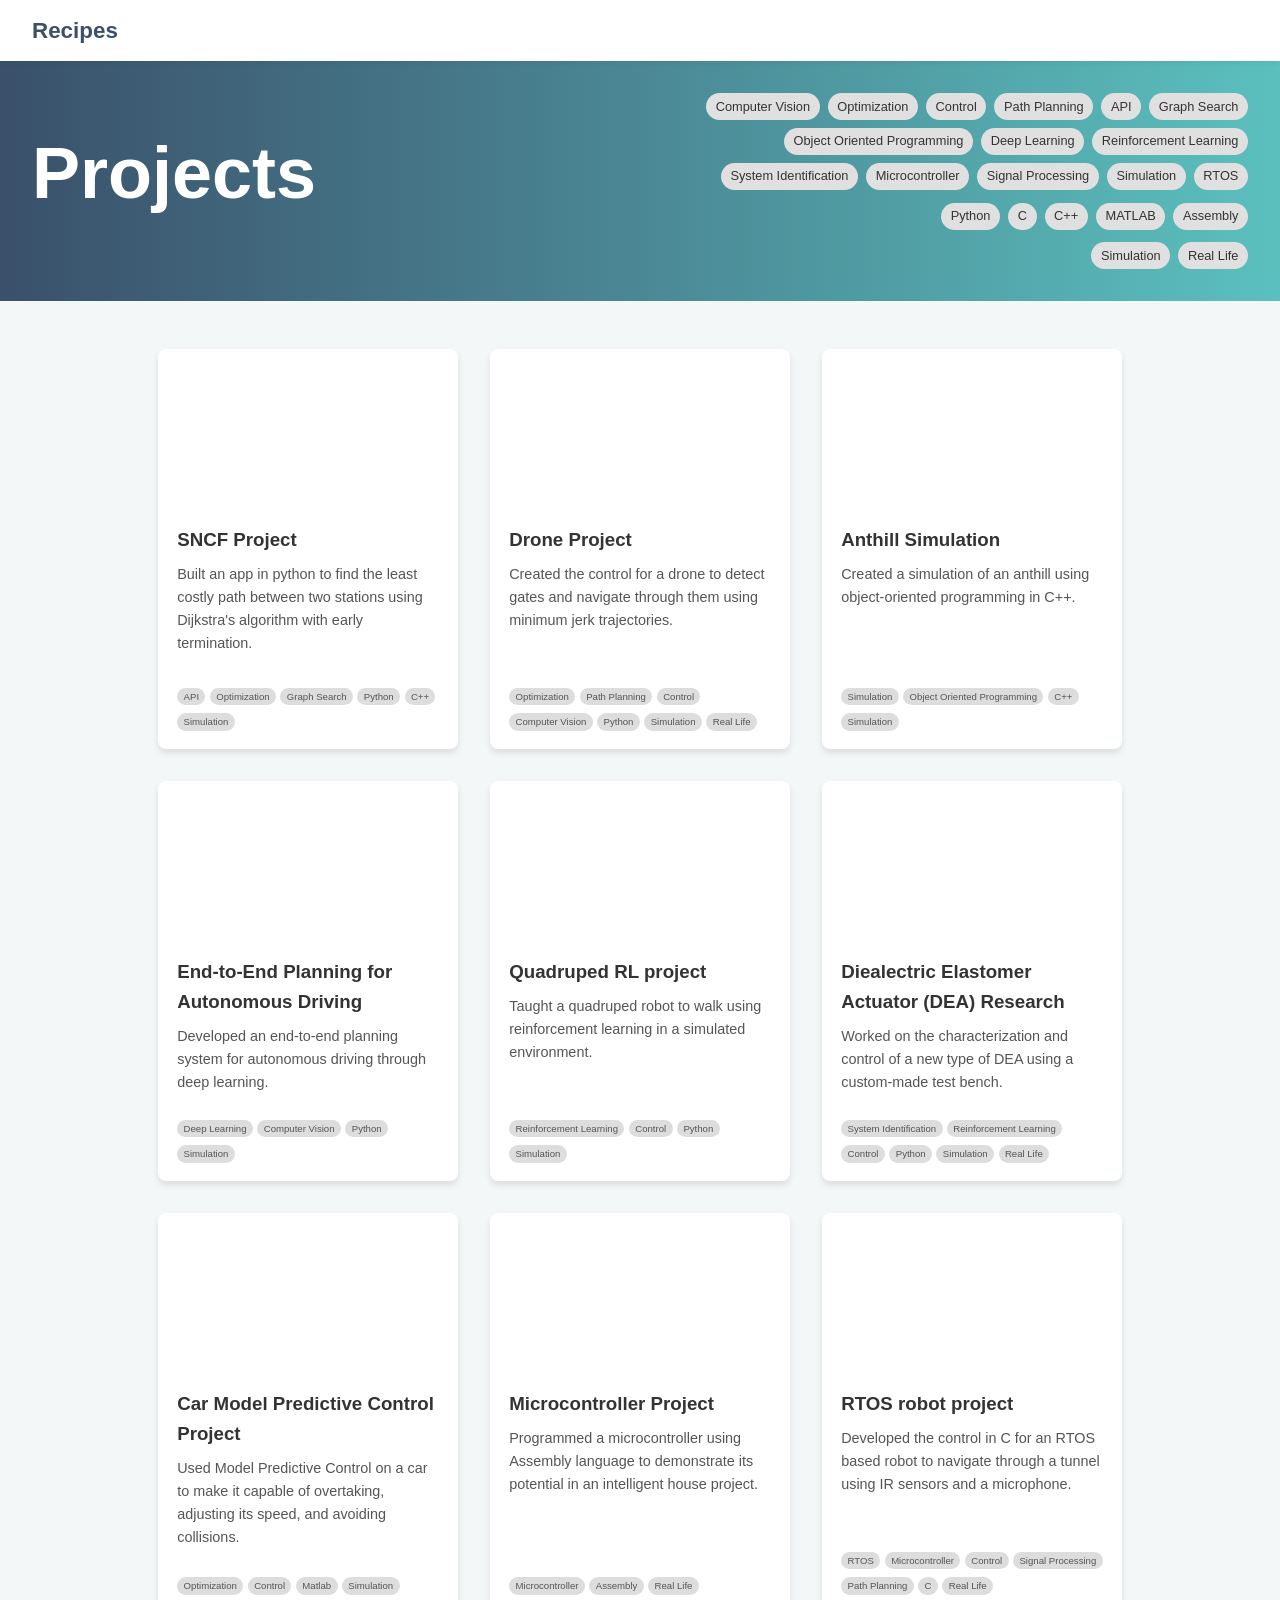
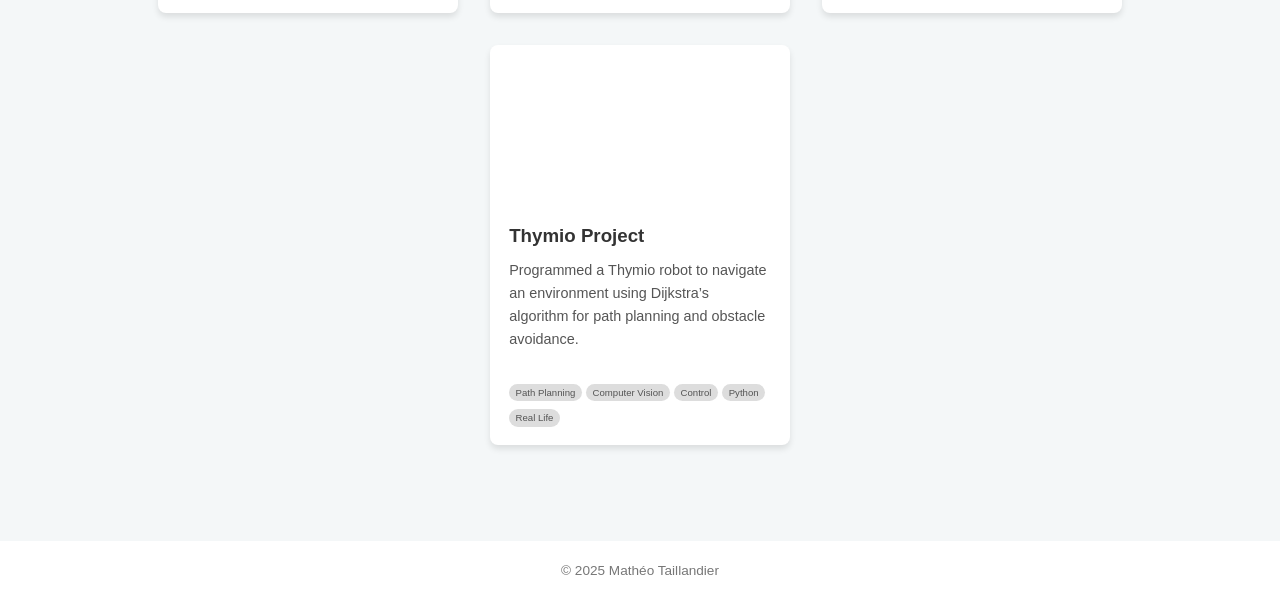
==== index.html @ 78b720db ":tada: take the UI from another project of mine" ====
<!DOCTYPE html>
<html lang="en">
<head>
  <meta charset="UTF-8" />
  <meta name="viewport" content="width=device-width, initial-scale=1" />
  <title>Recipes</title>
  <link rel="stylesheet" href="assets/css/style.css" />
</head>
<body>
  <!-- Navbar -->
  <nav class="navbar">
    <div class="nav-left">Recipes</div>
  </nav>

  <!-- Hero Section -->
  <header class="hero">
    <div class="hero-content">
      <h1>Projects</h1>
      <div class="filters">
        <div class="filter-group" id="fieldFilter">
          <span class="filter-tag" data-tag="Computer Vision">Computer Vision</span>
          <span class="filter-tag" data-tag="Optimization">Optimization</span>
          <span class="filter-tag" data-tag="Control">Control</span>
          <span class="filter-tag" data-tag="Path Planning">Path Planning</span>
          <span class="filter-tag" data-tag="API">API</span>
          <span class="filter-tag" data-tag="Graph Search">Graph Search</span>
          <span class="filter-tag" data-tag="Simulation">Object Oriented Programming</span>
          <span class="filter-tag" data-tag="Deep Learning">Deep Learning</span>
          <span class="filter-tag" data-tag="Reinforcement Learning">Reinforcement Learning</span>
          <span class="filter-tag" data-tag="System Identification">System Identification</span>
          <span class="filter-tag" data-tag="Microcontroller">Microcontroller</span>
          <span class="filter-tag" data-tag="Signal Processing">Signal Processing</span>
          <span class="filter-tag" data-tag="Simulation">Simulation</span>
          <span class="filter-tag" data-tag="RTOS">RTOS</span>

        </div>
        <div class="filter-group" id="langFilter">
          <span class="filter-tag" data-tag="Python">Python</span>
          <span class="filter-tag" data-tag="C">C</span>
          <span class="filter-tag" data-tag="C++">C++</span>
          <span class="filter-tag" data-tag="MATLAB">MATLAB</span>
          <span class="filter-tag" data-tag="Assembly">Assembly</span>
        </div>
        <div class="filter-group" id="SimRealFilter">
          <span class="filter-tag" data-tag="Simulation">Simulation</span>
          <span class="filter-tag" data-tag="Real Life">Real Life</span>
        </div>
      </div>
    </div>
  </header>

  <!-- Projects Section -->
  <section id="recipes" class="recipes-section">
    <div class="recipes-grid">
      <div class="recipe-card" data-field="API, Optimization, Graph search" data-lang="Python, C++" data-simreal="Simulation" data-recipe="sncf">
        <div class="card-top">
          <img src="assets/images/sncf/demo_screenshot.png" alt="SNCF Project Image" class="recipe-image" />
          <h3>SNCF Project</h3>
          <p>
            Built an app in python to find the least costly path between two stations using Dijkstra's algorithm with early termination.
          </p>
        </div>
        <div class="card-bottom">
          <div class="tags">
            <span class="tag">API</span>
            <span class="tag">Optimization</span>
            <span class="tag">Graph Search</span>
            <span class="tag">Python</span>
            <span class="tag">C++</span>
            <span class="tag">Simulation</span>
          </div>
        </div>
      </div>

      <div class="recipe-card" data-field="Optimization, Path Planning, Control, Computer Vision" data-lang="Python" data-simreal="Simulation, Real Life" data-recipe="drone">
        <div class="card-top">
          <img src="assets/images/drone/drone.jpg" alt="Drone Project Image" class="recipe-image" />
          <h3>Drone Project</h3>
          <p>
            Created the control for a drone to detect gates and navigate through them using minimum jerk trajectories.
          </p>
        </div>
        <div class="card-bottom">
          <div class="tags">
            <span class="tag">Optimization</span>
            <span class="tag">Path Planning</span>
            <span class="tag">Control</span>
            <span class="tag">Computer Vision</span>
            <span class="tag">Python</span>
            <span class="tag">Simulation</span>
            <span class="tag">Real Life</span>
          </div>
        </div>
      </div>

      <div class="recipe-card" data-field="Simulation, Object Oriented Programming" data-lang="C++" data-simreal="Simulation" data-recipe="tchanz">
        <div class="card-top">
          <img src="assets/images/tchanz/tchanz.png" alt="Tchanz Project Image" class="recipe-image" />
          <h3>Anthill Simulation</h3>
          <p>
            Created a simulation of an anthill using object-oriented programming in C++. 
          </p>
        </div>
        <div class="card-bottom">
          <div class="tags">
            <span class="tag">Simulation</span>
            <span class="tag">Object Oriented Programming</span>
            <span class="tag">C++</span>
            <span class="tag">Simulation</span>
          </div>
        </div>
      </div>

      <div class="recipe-card" data-field="Deep Learning, Computer Vision" data-lang="Python" data-simreal="Simulation" data-recipe="dlfav">
        <div class="card-top">
          <img src="assets/images/DLFAV/sample_aux_outputs.png" alt="DLFAV Project Image" class="recipe-image" />
          <h3>End-to-End Planning for Autonomous Driving</h3>
          <p>
            Developed an end-to-end planning system for autonomous driving through deep learning. 
          </p>
        </div>
        <div class="card-bottom">
          <div class="tags">
            <span class="tag">Deep Learning</span>
            <span class="tag">Computer Vision</span>
            <span class="tag">Python</span>
            <span class="tag">Simulation</span>
          </div>
        </div>
      </div>

      <!-- <div class="recipe-card" data-field="Deep Learning" data-lang="Python" data-simreal="Simulation" data-recipe="classification">
        <div class="card-top">
          <video autoplay loop muted playsinline class="project-video">
            <source src="assets/images/tchanz/Demo.mp4" type="video/mp4" />
            Your browser does not support the video tag.
          </video>
          <h3>Image Classification project</h3>
          <p>
            Created a simulation of an anthill using object-oriented programming in C++. 
          </p>
        </div>
        <div class="card-bottom">
          <div class="tags">
            <span class="tag">Deep Learning</span>
            <span class="tag">Python</span>
            <span class="tag">Simulation</span>
          </div>
        </div>
      </div> -->

      <div class="recipe-card" data-field="Reinforcement Learning, Control" data-lang="Python" data-simreal="Simulation" data-recipe="leggedrl">
        <div class="card-top">
          <img src="assets/images/Legged_robots/Demo.png" alt="leggedRL Project Image" class="recipe-image" />
          <h3>Quadruped RL project</h3>
          <p>
            Taught a quadruped robot to walk using reinforcement learning in a simulated environment. 
          </p>
        </div>
        <div class="card-bottom">
          <div class="tags">
            <span class="tag">Reinforcement Learning</span>
            <span class="tag">Control</span>            
            <span class="tag">Python</span>
            <span class="tag">Simulation</span>
          </div>
        </div>
      </div>

      <div class="recipe-card" data-field="System Identification, Control, Reinforcement Learning" data-lang="Python" data-simreal="Simulation, Real Life" data-recipe="dea">
        <div class="card-top">
          <img src="assets/images/dea/dea.jpg" alt="DEA Project Image" class="recipe-image" />
          <h3>Diealectric Elastomer Actuator (DEA) Research</h3>
          <p>
           Worked on the characterization and control of a new type of DEA using a custom-made test bench. 
          </p>
        </div>
        <div class="card-bottom">
          <div class="tags">
            <span class="tag">System Identification</span>
            <span class="tag">Reinforcement Learning</span>
            <span class="tag">Control</span>
            <span class="tag">Python</span>
            <span class="tag">Simulation</span>
            <span class="tag">Real Life</span>
          </div>
        </div>
      </div>

      <div class="recipe-card" data-field="Optimization, Control" data-lang="Matlab" data-simreal="Simulation" data-recipe="carmpc">
        <div class="card-top">
          <img src="assets/images/carMPC/carmpc.png" alt="carMPC Project Image" class="recipe-image" />
          <h3>Car Model Predictive Control Project</h3>
          <p>
            Used Model Predictive Control on a car to make it capable of overtaking, adjusting its speed, and avoiding collisions.
          </p>
        </div>
        <div class="card-bottom">
          <div class="tags">
            <span class="tag">Optimization</span>
            <span class="tag">Control</span>
            <span class="tag">Matlab</span>
            <span class="tag">Simulation</span>
          </div>
        </div>
      </div>

      <div class="recipe-card" data-field="Microcontroller" data-lang="Assembly" data-simreal="Real Life" data-recipe="microcontroller">
        <div class="card-top">
          <img src="assets/images/mcu/mcu.png" alt="Microcontroller Project Image" class="recipe-image" />
          <h3>Microcontroller Project</h3>
          <p>
            Programmed a microcontroller using Assembly language to demonstrate its potential in an intelligent house project. 
          </p>
        </div>
        <div class="card-bottom">
          <div class="tags">
            <span class="tag">Microcontroller</span>
            <span class="tag">Assembly</span>
            <span class="tag">Real Life</span>
          </div>
        </div>
      </div>

      <div class="recipe-card" data-field="RTOS,Microcontroller, Path Planning, Control, Signal Processing" data-lang="C" data-simreal="Real Life" data-recipe="epuck">
        <div class="card-top">
          <img src="assets/images/epuck/Epuck.png" alt="Epuck Project Image" class="recipe-image" />
          <h3>RTOS robot project</h3>
          <p>
            Developed the control in C for an RTOS based robot to navigate through a tunnel using IR sensors and a microphone.
          </p>
        </div>
        <div class="card-bottom">
          <div class="tags">
            <span class="tag">RTOS</span>
            <span class="tag">Microcontroller</span>
            <span class="tag">Control</span>
            <span class="tag">Signal Processing</span>
            <span class="tag">Path Planning</span>
            <span class="tag">C</span>
            <span class="tag">Real Life</span>
          </div>
        </div>
      </div>

      <div class="recipe-card" data-field="Computer Vision, Path Planning, Control" data-lang="Python" data-simreal="Real Life" data-recipe="thymio">
        <div class="card-top">
          <img src="assets/images/thymio/thymio.png" alt="Drone Project Image" class="recipe-image" />
          <h3>Thymio Project</h3>
          <p>
            Programmed a Thymio robot to navigate an environment using Dijkstra’s algorithm for path planning and obstacle avoidance.
            </p>
        </div>
        <div class="card-bottom">
          <div class="tags">
            <span class="tag">Path Planning</span>
            <span class="tag">Computer Vision</span>
            <span class="tag">Control</span>
            <span class="tag">Python</span>
            <span class="tag">Real Life</span>
          </div>
        </div>
      </div>

      <!-- <div class="recipe-card" data-field="Optimization, Path Planning" data-lang="C++" data-simreal="Simulation" data-recipe="powergridrl">
        <div class="card-top">
          <img src="assets/images/drone/drone.jpg" alt="Drone Project Image" class="project-image" />
          <h3>PowerGrid Vulnerability detection RL</h3>
          <p>
            Created a simulation of an anthill using object-oriented programming in C++. 
            </p>
        </div>
        <div class="card-bottom">
          <div class="tags">
            <span class="tag">Optimization</span>
            <span class="tag">Path Planning</span>
            <span class="tag">Python</span>
            <span class="tag">Simulation</span>
            <span class="tag">Real Life</span>
          </div>
        </div>
      </div> -->
    
    </div>
  </section>

  <!-- Footer -->
  <footer>
    <p>© 2025 Mathéo Taillandier</p>
  </footer>
  <div id="modal-container"></div>
  <script src="assets/js/main.js" defer></script>
  
</body>
</html>
---- assets/css/style.css ----
/* Reset & Base */
* {
  margin: 0;
  padding: 0;
  box-sizing: border-box;
}

:root {
  --primary-color: #3A506B;
  --secondary-color: #5BC0BE;
  --background-color: #f4f7f8;
  --text-color: #333;
  --card-background: #ffffff;
  --accent-color: #1c7293;
}

body {
  font-family: 'Helvetica Neue', sans-serif;
  background-color: var(--background-color);
  color: var(--text-color);
  line-height: 1.6;
}

/* Navbar */
.navbar {
  display: flex;
  justify-content: space-between;
  align-items: center;
  padding: 0.8rem 2rem;
  background-color: var(--card-background);
  box-shadow: 0 2px 5px rgba(0,0,0,0.05);
  position: sticky;
  top: 0;
  z-index: 1000;
}

.nav-left {
  font-size: 1.4rem;
  font-weight: bold;
  color: var(--primary-color);
}

.nav-right a {
  margin-left: 1.5rem;
  text-decoration: none;
  color: var(--text-color);
  font-weight: 500;
  transition: color 0.3s ease;
}

.nav-right a:hover {
  color: var(--accent-color);
}

/* Hero */
.hero {
  padding: 2rem 2rem;
  background: linear-gradient(to right, var(--primary-color), var(--secondary-color));
  color: white;
}

.hero-content {
  display: flex;
  flex-wrap: wrap;
  justify-content: space-between;
  align-items: center;
}

.hero h1 {
  font-size: 4.5rem;
  margin-bottom: 1rem;
  flex: 1;
  min-width: 200px;
}

.filters {
  display: flex;
  flex-direction: column;
  gap: 0.8rem;
  min-width: 300px;
  max-width: 600px;
}

.filter-group {
  display: flex;
  flex-wrap: wrap;
  gap: 0.5rem;
  align-items: right;
  justify-content: right;
}

.filter-tag {
  padding: 0.2rem 0.6rem;
  background-color: #e0e0e0;
  color: #333;
  border-radius: 20px;
  font-size: 0.8rem;
  cursor: pointer;
  transition: background-color 0.3s ease;
  white-space: nowrap;
}

.filter-tag.active {
  background-color: var(--secondary-color);
  color: white;
}

/* Projects */
.recipes-section {
  padding: 3rem 2rem;
}

.recipes-section h2 {
  text-align: center;
  margin-bottom: 2rem;
  font-size: 2rem;
  color: var(--primary-color);
}

.recipes-grid {
  display: flex;
  flex-wrap: wrap;
  justify-content: center;
  gap: 2rem;
}


.recipe-card {
  display: flex;
  width: 300px;
  flex-direction: column;
  justify-content: space-between;
  background-color: var(--card-background);
  border-radius: 8px;
  padding: 0;
  box-shadow: 0 4px 6px rgba(0,0,0,0.1);
  transition: transform 0.3s ease, background-color 0.3s ease;
  text-decoration: none;
  color: inherit;
  height: 400px;
  overflow: hidden;
}

.recipe-card img.recipe-image,
.recipe-card video.recipe-video {
  width: 100%;
  height: 160px; /* 220px given 400px container */
  object-fit: cover;
  border-top-left-radius: 8px;
  border-top-right-radius: 8px;
  display: block; /* Prevent inline spacing issues */
  margin: 0;
  padding: 0;
  border: none;
}


.recipe-card .card-top {
  display: flex;
  flex-direction: column;
}

.recipe-card .card-bottom {
  margin-top: auto;
}

.recipe-card h3,
.recipe-card .tags,
.recipe-card p {
  padding: 0 1.2rem;
}

.recipe-card h3 {
  margin: 1rem 0 0.5rem;
}

.recipe-card .tags {
  margin-bottom: 1rem;
}

.recipe-card p {
  margin-bottom: 0.8rem;
  font-size: 0.9rem;
  color: #555;
}

.recipe-card:hover {
  transform: translateY(-6px);
  background-color: var(--background-color);
}

.recipe-card .tag {
  background-color: #ddd;
  color: #555;
  font-size: 0.6rem;
  padding: 0.2rem 0.4rem;
  border-radius: 10px;
  white-space: nowrap;
}

/* Footer */
footer {
  text-align: center;
  padding: 1.2rem 1rem;
  background-color: var(--card-background);
  font-size: 0.85rem;
  color: #777;
  margin-top: 3rem;
}



.modal {
  position: fixed;
  top: 0;
  left: 0;
  width: 100%;
  height: 100%;
  background-color: rgba(0, 0, 0, 0.5); ;
  display: none;
  align-items: center;
  justify-content: center;
  z-index: 9999;
  animation: fadeIn 0.3s ease-in-out;
}

.modal-content {
  background: white;
  padding: 2rem;
  border-radius: 12px;
  max-width: 50%;
  width: 90%;
  max-height: 90%;
  overflow-y: auto;
  position: relative;
  animation: scaleIn 0.3s ease-in-out;
}

.modal-image {
  width: 100%;
  margin-bottom: 20px;
  aspect-ratio: 16 / 9; /* Adjust based on desired shape */
  overflow: hidden;
  border-radius: 10px;
}
.modal-image-collage {
  display: grid;
  grid-template-columns: 1fr 1fr;
  grid-template-rows: auto auto;
  gap: 4px;
  width: 100%;
  aspect-ratio: 16 / 9; /* Adjust based on desired shape */
  overflow: hidden;
  border-radius: 10px;
}

.modal-image-collage img {
  width: 100%;
  height: 100%;
  object-fit: cover;
}

.modal-image-collage video {
  width: 100%;
  height: 100%;
  object-fit: cover;
}

.modal-image img,
.modal-image video {
  width: 100%;
  height: 100%;
  object-fit: cover;
  border-radius: 10px;
}

/* Default: hide close button */
.close-btn {
  display: none;
  position: absolute;
  top: 10px;
  right: 10px;
  background: transparent;
  border: none;
  font-size: 2rem;
  cursor: pointer;
}


.modal .title {
      font-size: 2.0em;
      margin-top: 15px;
      color: #2c3e50;
}

.modal .tags{
      margin: 4px 0;
}

.modal .tags .tag {
      display: inline-block;
      background: #e0e0e0;
      color: #333;
      padding: 2px 6px;
      border-radius: 10px;
      font-size: 0.7em;
      margin-right: 5px;
      margin-bottom: 3px;
}

.modal .section-title {
      margin-top: 15px;
      color: #34495e;
      font-size: 1.4em;
}

.modal-footer {
  display: flex;
  justify-content: flex-end;
  margin-top: 1.5rem;
}

.modal p {
      line-height: 1.6;
}

.modal ul {
  padding-left: 20px;
  margin-top: 10px;
  margin-bottom: 20px;
}

.modal li {
  margin-bottom: 6px;
  line-height: 1.5;
}


.more-button {
  text-decoration: none;
  background-color: var(--primary-color);
  color: white;
  padding: 0.5rem 1rem;
  border-radius: 6px;
  font-size: 0.9rem;
  transition: background-color 0.3s ease;
}

.more-button:hover {
  background-color: var(--accent-color);
}

.recipes-description {
  width: 100%;
  box-sizing: border-box; /* ensures padding doesn’t increase total width */
  margin: 0 auto;
}


.description-row {
  display: flex;
  align-items: center;
  gap: 2rem;
}

.description-row.reverse {
  flex-direction: row-reverse;
}

.description-image {
  flex: 1 1 33%; /* roughly 1/3 of width */
  max-width: 33%;
}

.description-image img {
  width: 100%;
  height: auto;
  display: block;
  border-radius: 8px;
  object-fit: cover;
}

.description-text {
  flex: 2 1 67%; /* roughly 2/3 of width */
}

.description-text h3 {
  margin-top: 0;
  margin-bottom: 0.5rem;
}

.description-text p {
  margin: 0;
  line-height: 1.5;
  color: #333;
}



@keyframes scaleIn {
  from { transform: scale(0.9); opacity: 0; }
  to { transform: scale(1); opacity: 1; }
}

@keyframes fadeIn {
  from { background-color: rgba(0,0,0,0); }
  to { background-color: rgba(0, 0, 0, 0.5); }
}


/* Responsive */
@media (max-width: 1000px) {
  .hero-content {
    flex-direction: column;
  }

  .modal-content {
    max-width: 90%;
    width: 100%;
  }

  .filters {
    margin-top: 1rem;
  }

  .filter-group {
    align-items: center;
    justify-content: center;
  }
  .close-btn.mobile-only {
    display: block;
  }
}
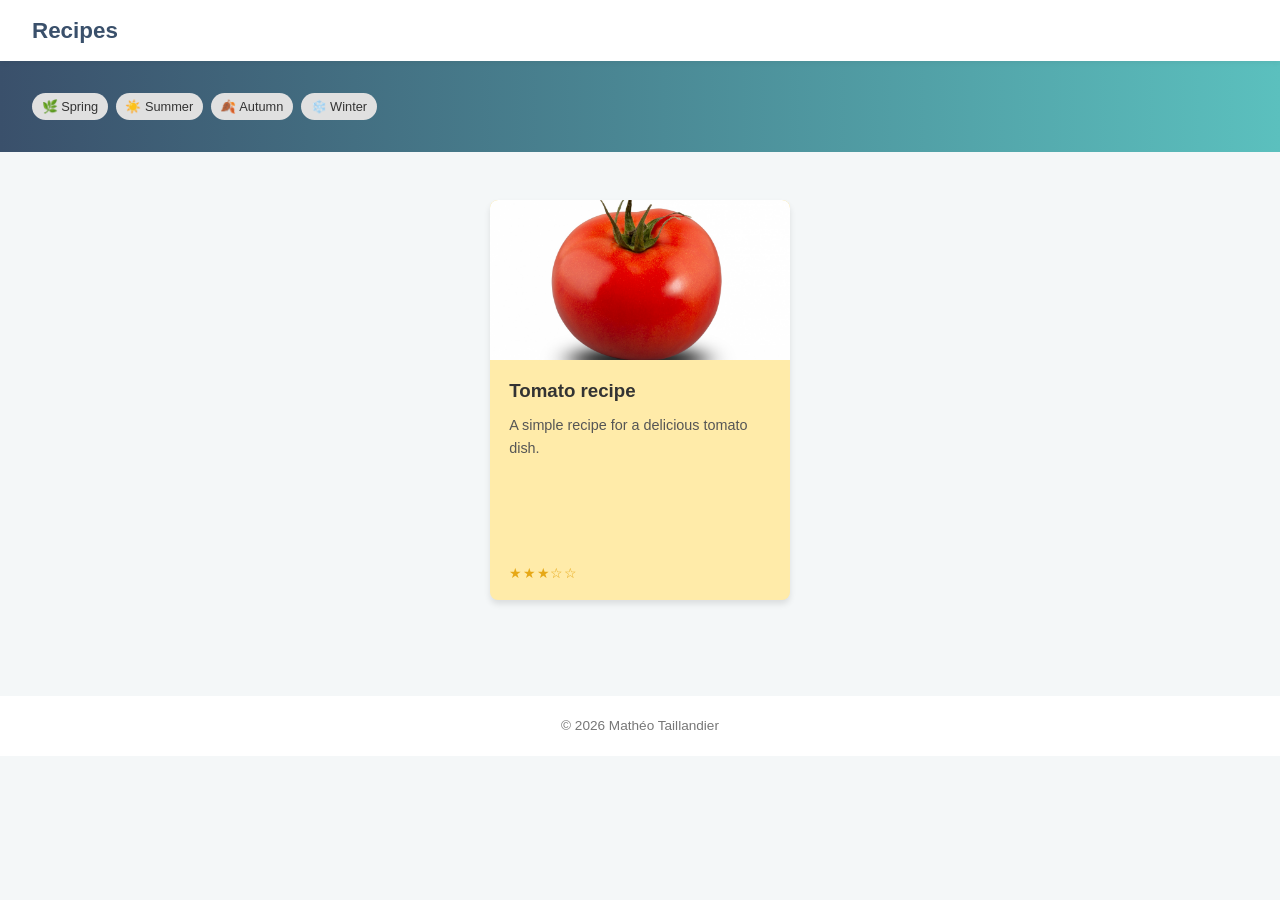
==== commit c9b7bdd2: ":sparkles: no more modals html needed, all done from json file for convenience" ====
--- a/index.html
+++ b/index.html
@@ -7,6 +7,7 @@
   <link rel="stylesheet" href="assets/css/style.css" />
 </head>
 <body>
+
   <!-- Navbar -->
   <nav class="navbar">
     <div class="nav-left">Recipes</div>
@@ -15,281 +16,34 @@
   <!-- Hero Section -->
   <header class="hero">
     <div class="hero-content">
-      <h1>Projects</h1>
       <div class="filters">
-        <div class="filter-group" id="fieldFilter">
-          <span class="filter-tag" data-tag="Computer Vision">Computer Vision</span>
-          <span class="filter-tag" data-tag="Optimization">Optimization</span>
-          <span class="filter-tag" data-tag="Control">Control</span>
-          <span class="filter-tag" data-tag="Path Planning">Path Planning</span>
-          <span class="filter-tag" data-tag="API">API</span>
-          <span class="filter-tag" data-tag="Graph Search">Graph Search</span>
-          <span class="filter-tag" data-tag="Simulation">Object Oriented Programming</span>
-          <span class="filter-tag" data-tag="Deep Learning">Deep Learning</span>
-          <span class="filter-tag" data-tag="Reinforcement Learning">Reinforcement Learning</span>
-          <span class="filter-tag" data-tag="System Identification">System Identification</span>
-          <span class="filter-tag" data-tag="Microcontroller">Microcontroller</span>
-          <span class="filter-tag" data-tag="Signal Processing">Signal Processing</span>
-          <span class="filter-tag" data-tag="Simulation">Simulation</span>
-          <span class="filter-tag" data-tag="RTOS">RTOS</span>
 
+        <div class="filter-row">
+          <div class="filter-group" id="seasonFilter">
+            <span class="filter-tag" data-tag="spring">🌿 Spring</span>
+            <span class="filter-tag" data-tag="summer">☀️ Summer</span>
+            <span class="filter-tag" data-tag="autumn">🍂 Autumn</span>
+            <span class="filter-tag" data-tag="winter">❄️ Winter</span>
+          </div>
         </div>
-        <div class="filter-group" id="langFilter">
-          <span class="filter-tag" data-tag="Python">Python</span>
-          <span class="filter-tag" data-tag="C">C</span>
-          <span class="filter-tag" data-tag="C++">C++</span>
-          <span class="filter-tag" data-tag="MATLAB">MATLAB</span>
-          <span class="filter-tag" data-tag="Assembly">Assembly</span>
-        </div>
-        <div class="filter-group" id="SimRealFilter">
-          <span class="filter-tag" data-tag="Simulation">Simulation</span>
-          <span class="filter-tag" data-tag="Real Life">Real Life</span>
-        </div>
+
       </div>
     </div>
   </header>
 
   <!-- Projects Section -->
   <section id="recipes" class="recipes-section">
-    <div class="recipes-grid">
-      <div class="recipe-card" data-field="API, Optimization, Graph search" data-lang="Python, C++" data-simreal="Simulation" data-recipe="sncf">
-        <div class="card-top">
-          <img src="assets/images/sncf/demo_screenshot.png" alt="SNCF Project Image" class="recipe-image" />
-          <h3>SNCF Project</h3>
-          <p>
-            Built an app in python to find the least costly path between two stations using Dijkstra's algorithm with early termination.
-          </p>
-        </div>
-        <div class="card-bottom">
-          <div class="tags">
-            <span class="tag">API</span>
-            <span class="tag">Optimization</span>
-            <span class="tag">Graph Search</span>
-            <span class="tag">Python</span>
-            <span class="tag">C++</span>
-            <span class="tag">Simulation</span>
-          </div>
-        </div>
-      </div>
-
-      <div class="recipe-card" data-field="Optimization, Path Planning, Control, Computer Vision" data-lang="Python" data-simreal="Simulation, Real Life" data-recipe="drone">
-        <div class="card-top">
-          <img src="assets/images/drone/drone.jpg" alt="Drone Project Image" class="recipe-image" />
-          <h3>Drone Project</h3>
-          <p>
-            Created the control for a drone to detect gates and navigate through them using minimum jerk trajectories.
-          </p>
-        </div>
-        <div class="card-bottom">
-          <div class="tags">
-            <span class="tag">Optimization</span>
-            <span class="tag">Path Planning</span>
-            <span class="tag">Control</span>
-            <span class="tag">Computer Vision</span>
-            <span class="tag">Python</span>
-            <span class="tag">Simulation</span>
-            <span class="tag">Real Life</span>
-          </div>
-        </div>
-      </div>
-
-      <div class="recipe-card" data-field="Simulation, Object Oriented Programming" data-lang="C++" data-simreal="Simulation" data-recipe="tchanz">
-        <div class="card-top">
-          <img src="assets/images/tchanz/tchanz.png" alt="Tchanz Project Image" class="recipe-image" />
-          <h3>Anthill Simulation</h3>
-          <p>
-            Created a simulation of an anthill using object-oriented programming in C++. 
-          </p>
-        </div>
-        <div class="card-bottom">
-          <div class="tags">
-            <span class="tag">Simulation</span>
-            <span class="tag">Object Oriented Programming</span>
-            <span class="tag">C++</span>
-            <span class="tag">Simulation</span>
-          </div>
-        </div>
-      </div>
-
-      <div class="recipe-card" data-field="Deep Learning, Computer Vision" data-lang="Python" data-simreal="Simulation" data-recipe="dlfav">
-        <div class="card-top">
-          <img src="assets/images/DLFAV/sample_aux_outputs.png" alt="DLFAV Project Image" class="recipe-image" />
-          <h3>End-to-End Planning for Autonomous Driving</h3>
-          <p>
-            Developed an end-to-end planning system for autonomous driving through deep learning. 
-          </p>
-        </div>
-        <div class="card-bottom">
-          <div class="tags">
-            <span class="tag">Deep Learning</span>
-            <span class="tag">Computer Vision</span>
-            <span class="tag">Python</span>
-            <span class="tag">Simulation</span>
-          </div>
-        </div>
-      </div>
-
-      <!-- <div class="recipe-card" data-field="Deep Learning" data-lang="Python" data-simreal="Simulation" data-recipe="classification">
-        <div class="card-top">
-          <video autoplay loop muted playsinline class="project-video">
-            <source src="assets/images/tchanz/Demo.mp4" type="video/mp4" />
-            Your browser does not support the video tag.
-          </video>
-          <h3>Image Classification project</h3>
-          <p>
-            Created a simulation of an anthill using object-oriented programming in C++. 
-          </p>
-        </div>
-        <div class="card-bottom">
-          <div class="tags">
-            <span class="tag">Deep Learning</span>
-            <span class="tag">Python</span>
-            <span class="tag">Simulation</span>
-          </div>
-        </div>
-      </div> -->
-
-      <div class="recipe-card" data-field="Reinforcement Learning, Control" data-lang="Python" data-simreal="Simulation" data-recipe="leggedrl">
-        <div class="card-top">
-          <img src="assets/images/Legged_robots/Demo.png" alt="leggedRL Project Image" class="recipe-image" />
-          <h3>Quadruped RL project</h3>
-          <p>
-            Taught a quadruped robot to walk using reinforcement learning in a simulated environment. 
-          </p>
-        </div>
-        <div class="card-bottom">
-          <div class="tags">
-            <span class="tag">Reinforcement Learning</span>
-            <span class="tag">Control</span>            
-            <span class="tag">Python</span>
-            <span class="tag">Simulation</span>
-          </div>
-        </div>
-      </div>
-
-      <div class="recipe-card" data-field="System Identification, Control, Reinforcement Learning" data-lang="Python" data-simreal="Simulation, Real Life" data-recipe="dea">
-        <div class="card-top">
-          <img src="assets/images/dea/dea.jpg" alt="DEA Project Image" class="recipe-image" />
-          <h3>Diealectric Elastomer Actuator (DEA) Research</h3>
-          <p>
-           Worked on the characterization and control of a new type of DEA using a custom-made test bench. 
-          </p>
-        </div>
-        <div class="card-bottom">
-          <div class="tags">
-            <span class="tag">System Identification</span>
-            <span class="tag">Reinforcement Learning</span>
-            <span class="tag">Control</span>
-            <span class="tag">Python</span>
-            <span class="tag">Simulation</span>
-            <span class="tag">Real Life</span>
-          </div>
-        </div>
-      </div>
-
-      <div class="recipe-card" data-field="Optimization, Control" data-lang="Matlab" data-simreal="Simulation" data-recipe="carmpc">
-        <div class="card-top">
-          <img src="assets/images/carMPC/carmpc.png" alt="carMPC Project Image" class="recipe-image" />
-          <h3>Car Model Predictive Control Project</h3>
-          <p>
-            Used Model Predictive Control on a car to make it capable of overtaking, adjusting its speed, and avoiding collisions.
-          </p>
-        </div>
-        <div class="card-bottom">
-          <div class="tags">
-            <span class="tag">Optimization</span>
-            <span class="tag">Control</span>
-            <span class="tag">Matlab</span>
-            <span class="tag">Simulation</span>
-          </div>
-        </div>
-      </div>
-
-      <div class="recipe-card" data-field="Microcontroller" data-lang="Assembly" data-simreal="Real Life" data-recipe="microcontroller">
-        <div class="card-top">
-          <img src="assets/images/mcu/mcu.png" alt="Microcontroller Project Image" class="recipe-image" />
-          <h3>Microcontroller Project</h3>
-          <p>
-            Programmed a microcontroller using Assembly language to demonstrate its potential in an intelligent house project. 
-          </p>
-        </div>
-        <div class="card-bottom">
-          <div class="tags">
-            <span class="tag">Microcontroller</span>
-            <span class="tag">Assembly</span>
-            <span class="tag">Real Life</span>
-          </div>
-        </div>
-      </div>
-
-      <div class="recipe-card" data-field="RTOS,Microcontroller, Path Planning, Control, Signal Processing" data-lang="C" data-simreal="Real Life" data-recipe="epuck">
-        <div class="card-top">
-          <img src="assets/images/epuck/Epuck.png" alt="Epuck Project Image" class="recipe-image" />
-          <h3>RTOS robot project</h3>
-          <p>
-            Developed the control in C for an RTOS based robot to navigate through a tunnel using IR sensors and a microphone.
-          </p>
-        </div>
-        <div class="card-bottom">
-          <div class="tags">
-            <span class="tag">RTOS</span>
-            <span class="tag">Microcontroller</span>
-            <span class="tag">Control</span>
-            <span class="tag">Signal Processing</span>
-            <span class="tag">Path Planning</span>
-            <span class="tag">C</span>
-            <span class="tag">Real Life</span>
-          </div>
-        </div>
-      </div>
-
-      <div class="recipe-card" data-field="Computer Vision, Path Planning, Control" data-lang="Python" data-simreal="Real Life" data-recipe="thymio">
-        <div class="card-top">
-          <img src="assets/images/thymio/thymio.png" alt="Drone Project Image" class="recipe-image" />
-          <h3>Thymio Project</h3>
-          <p>
-            Programmed a Thymio robot to navigate an environment using Dijkstra’s algorithm for path planning and obstacle avoidance.
-            </p>
-        </div>
-        <div class="card-bottom">
-          <div class="tags">
-            <span class="tag">Path Planning</span>
-            <span class="tag">Computer Vision</span>
-            <span class="tag">Control</span>
-            <span class="tag">Python</span>
-            <span class="tag">Real Life</span>
-          </div>
-        </div>
-      </div>
-
-      <!-- <div class="recipe-card" data-field="Optimization, Path Planning" data-lang="C++" data-simreal="Simulation" data-recipe="powergridrl">
-        <div class="card-top">
-          <img src="assets/images/drone/drone.jpg" alt="Drone Project Image" class="project-image" />
-          <h3>PowerGrid Vulnerability detection RL</h3>
-          <p>
-            Created a simulation of an anthill using object-oriented programming in C++. 
-            </p>
-        </div>
-        <div class="card-bottom">
-          <div class="tags">
-            <span class="tag">Optimization</span>
-            <span class="tag">Path Planning</span>
-            <span class="tag">Python</span>
-            <span class="tag">Simulation</span>
-            <span class="tag">Real Life</span>
-          </div>
-        </div>
-      </div> -->
-    
+    <div class="recipes-grid" id="recipesGrid">
+      <!-- Cards injected by JS -->
     </div>
   </section>
 
   <!-- Footer -->
   <footer>
-    <p>© 2025 Mathéo Taillandier</p>
+    <p>© 2026 Mathéo Taillandier</p>
   </footer>
+
   <div id="modal-container"></div>
   <script src="assets/js/main.js" defer></script>
-  
 </body>
-</html>
+</html>
--- a/assets/css/style.css
+++ b/assets/css/style.css
@@ -21,7 +21,7 @@
   line-height: 1.6;
 }
 
-/* Navbar */
+/* ── Navbar ─────────────────────────────────────────── */
 .navbar {
   display: flex;
   justify-content: space-between;
@@ -52,7 +52,7 @@
   color: var(--accent-color);
 }
 
-/* Hero */
+/* ── Hero ────────────────────────────────────────────── */
 .hero {
   padding: 2rem 2rem;
   background: linear-gradient(to right, var(--primary-color), var(--secondary-color));
@@ -81,12 +81,17 @@
   max-width: 600px;
 }
 
+.filter-row {
+  display: flex;
+  flex-direction: column;
+  gap: 0.3rem;
+}
+
 .filter-group {
   display: flex;
   flex-wrap: wrap;
   gap: 0.5rem;
-  align-items: right;
-  justify-content: right;
+  justify-content: flex-end;
 }
 
 .filter-tag {
@@ -105,7 +110,7 @@
   color: white;
 }
 
-/* Projects */
+/* ── Recipes section ─────────────────────────────────── */
 .recipes-section {
   padding: 3rem 2rem;
 }
@@ -124,7 +129,15 @@
   gap: 2rem;
 }
 
-
+.no-results {
+  text-align: center;
+  color: #999;
+  font-size: 1rem;
+  padding: 2rem 0;
+  width: 100%;
+}
+
+/* ── Card ─────────────────────────────────────────────── */
 .recipe-card {
   display: flex;
   width: 300px;
@@ -139,22 +152,46 @@
   color: inherit;
   height: 400px;
   overflow: hidden;
-}
-
-.recipe-card img.recipe-image,
-.recipe-card video.recipe-video {
-  width: 100%;
-  height: 160px; /* 220px given 400px container */
+  cursor: pointer;
+}
+
+.recipe-card:hover {
+  transform: translateY(-6px);
+  background-color: var(--background-color);
+}
+
+/* Image or season color block */
+.recipe-card img.recipe-image {
+  width: 100%;
+  height: 160px;
   object-fit: cover;
   border-top-left-radius: 8px;
   border-top-right-radius: 8px;
-  display: block; /* Prevent inline spacing issues */
+  display: block;
   margin: 0;
   padding: 0;
   border: none;
 }
 
-
+.recipe-season-block {
+  width: 100%;
+  height: 160px;
+  display: flex;
+  align-items: center;
+  justify-content: center;
+  border-top-left-radius: 8px;
+  border-top-right-radius: 8px;
+  flex-shrink: 0;
+}
+
+.season-label {
+  font-size: 1rem;
+  font-weight: 600;
+  letter-spacing: 0.05em;
+  text-transform: uppercase;
+}
+
+/* Card layout sections */
 .recipe-card .card-top {
   display: flex;
   flex-direction: column;
@@ -162,31 +199,28 @@
 
 .recipe-card .card-bottom {
   margin-top: auto;
-}
-
-.recipe-card h3,
-.recipe-card .tags,
+  padding: 0 1.2rem 1rem;
+  display: flex;
+  flex-direction: column;
+  gap: 0.4rem;
+}
+
+.recipe-card h3 {
+  padding: 0 1.2rem;
+  margin: 1rem 0 0.5rem;
+}
+
 .recipe-card p {
   padding: 0 1.2rem;
-}
-
-.recipe-card h3 {
-  margin: 1rem 0 0.5rem;
-}
-
-.recipe-card .tags {
-  margin-bottom: 1rem;
-}
-
-.recipe-card p {
-  margin-bottom: 0.8rem;
+  margin-bottom: 0.4rem;
   font-size: 0.9rem;
   color: #555;
 }
 
-.recipe-card:hover {
-  transform: translateY(-6px);
-  background-color: var(--background-color);
+.recipe-card .tags {
+  display: flex;
+  flex-wrap: wrap;
+  gap: 0.3rem;
 }
 
 .recipe-card .tag {
@@ -198,7 +232,14 @@
   white-space: nowrap;
 }
 
-/* Footer */
+/* Score stars */
+.card-score {
+  font-size: 0.85rem;
+  color: #e6a817;
+  letter-spacing: 0.05em;
+}
+
+/* ── Footer ──────────────────────────────────────────── */
 footer {
   text-align: center;
   padding: 1.2rem 1rem;
@@ -208,15 +249,14 @@
   margin-top: 3rem;
 }
 
-
-
+/* ── Modal ───────────────────────────────────────────── */
 .modal {
   position: fixed;
   top: 0;
   left: 0;
   width: 100%;
   height: 100%;
-  background-color: rgba(0, 0, 0, 0.5); ;
+  background-color: rgba(0, 0, 0, 0.5);
   display: none;
   align-items: center;
   justify-content: center;
@@ -239,27 +279,23 @@
 .modal-image {
   width: 100%;
   margin-bottom: 20px;
-  aspect-ratio: 16 / 9; /* Adjust based on desired shape */
+  aspect-ratio: 16 / 9;
   overflow: hidden;
   border-radius: 10px;
 }
+
 .modal-image-collage {
   display: grid;
   grid-template-columns: 1fr 1fr;
   grid-template-rows: auto auto;
   gap: 4px;
   width: 100%;
-  aspect-ratio: 16 / 9; /* Adjust based on desired shape */
+  aspect-ratio: 16 / 9;
   overflow: hidden;
   border-radius: 10px;
 }
 
-.modal-image-collage img {
-  width: 100%;
-  height: 100%;
-  object-fit: cover;
-}
-
+.modal-image-collage img,
 .modal-image-collage video {
   width: 100%;
   height: 100%;
@@ -274,7 +310,6 @@
   border-radius: 10px;
 }
 
-/* Default: hide close button */
 .close-btn {
   display: none;
   position: absolute;
@@ -286,32 +321,31 @@
   cursor: pointer;
 }
 
-
 .modal .title {
-      font-size: 2.0em;
-      margin-top: 15px;
-      color: #2c3e50;
-}
-
-.modal .tags{
-      margin: 4px 0;
+  font-size: 2em;
+  margin-top: 15px;
+  color: #2c3e50;
+}
+
+.modal .tags {
+  margin: 4px 0;
 }
 
 .modal .tags .tag {
-      display: inline-block;
-      background: #e0e0e0;
-      color: #333;
-      padding: 2px 6px;
-      border-radius: 10px;
-      font-size: 0.7em;
-      margin-right: 5px;
-      margin-bottom: 3px;
+  display: inline-block;
+  background: #e0e0e0;
+  color: #333;
+  padding: 2px 6px;
+  border-radius: 10px;
+  font-size: 0.7em;
+  margin-right: 5px;
+  margin-bottom: 3px;
 }
 
 .modal .section-title {
-      margin-top: 15px;
-      color: #34495e;
-      font-size: 1.4em;
+  margin-top: 15px;
+  color: #34495e;
+  font-size: 1.4em;
 }
 
 .modal-footer {
@@ -321,7 +355,7 @@
 }
 
 .modal p {
-      line-height: 1.6;
+  line-height: 1.6;
 }
 
 .modal ul {
@@ -334,7 +368,6 @@
   margin-bottom: 6px;
   line-height: 1.5;
 }
-
 
 .more-button {
   text-decoration: none;
@@ -350,12 +383,12 @@
   background-color: var(--accent-color);
 }
 
+/* ── Description rows ────────────────────────────────── */
 .recipes-description {
   width: 100%;
-  box-sizing: border-box; /* ensures padding doesn’t increase total width */
+  box-sizing: border-box;
   margin: 0 auto;
 }
-
 
 .description-row {
   display: flex;
@@ -368,7 +401,7 @@
 }
 
 .description-image {
-  flex: 1 1 33%; /* roughly 1/3 of width */
+  flex: 1 1 33%;
   max-width: 33%;
 }
 
@@ -381,7 +414,7 @@
 }
 
 .description-text {
-  flex: 2 1 67%; /* roughly 2/3 of width */
+  flex: 2 1 67%;
 }
 
 .description-text h3 {
@@ -395,20 +428,18 @@
   color: #333;
 }
 
-
-
+/* ── Animations ──────────────────────────────────────── */
 @keyframes scaleIn {
   from { transform: scale(0.9); opacity: 0; }
-  to { transform: scale(1); opacity: 1; }
+  to   { transform: scale(1);   opacity: 1; }
 }
 
 @keyframes fadeIn {
   from { background-color: rgba(0,0,0,0); }
-  to { background-color: rgba(0, 0, 0, 0.5); }
-}
-
-
-/* Responsive */
+  to   { background-color: rgba(0,0,0,0.5); }
+}
+
+/* ── Responsive ──────────────────────────────────────── */
 @media (max-width: 1000px) {
   .hero-content {
     flex-direction: column;
@@ -424,10 +455,198 @@
   }
 
   .filter-group {
-    align-items: center;
     justify-content: center;
   }
+
   .close-btn.mobile-only {
     display: block;
   }
+}
+
+/* Modal ingredients / steps additions */
+.modal ol {
+  padding-left: 20px;
+  margin-top: 10px;
+  margin-bottom: 20px;
+}
+
+.modal ol li {
+  margin-bottom: 6px;
+  line-height: 1.5;
+}
+
+.modal-header {
+  display: flex;
+  align-items: baseline;
+  gap: 1rem;
+  flex-wrap: wrap;
+}
+
+.modal-servings {
+  font-size: 0.9rem;
+  color: #777;
+  white-space: nowrap;
+}
+
+/* ── Modal restyling ─────────────────────────────────── */
+
+.modal-header {
+  display: flex;
+  align-items: flex-start;
+  justify-content: space-between;
+  gap: 1rem;
+  margin-top: 1rem;
+  flex-wrap: wrap;
+}
+
+.modal-meta {
+  display: flex;
+  align-items: center;
+  gap: 0.5rem;
+  flex-shrink: 0;
+}
+
+.season-pill {
+  font-size: 0.75rem;
+  font-weight: 600;
+  padding: 0.2rem 0.6rem;
+  border-radius: 20px;
+  white-space: nowrap;
+}
+
+.score-pill {
+  font-size: 0.85rem;
+  color: #e6a817;
+  letter-spacing: 0.05em;
+}
+
+.modal-divider {
+  height: 1px;
+  background-color: #e8e8e8;
+  margin: 1rem 0;
+}
+
+.modal-section {
+  margin-bottom: 1.5rem;
+}
+
+/* Section header with servings control inline */
+.section-header {
+  display: flex;
+  align-items: center;
+  justify-content: space-between;
+  margin-bottom: 0.75rem;
+  flex-wrap: wrap;
+  gap: 0.5rem;
+}
+
+.section-header .section-title {
+  margin-top: 0;
+  margin-bottom: 0;
+}
+
+/* Servings control */
+.servings-control {
+  display: flex;
+  align-items: center;
+  gap: 0.5rem;
+  background: #f4f7f8;
+  border-radius: 20px;
+  padding: 0.2rem 0.6rem;
+}
+
+.servings-btn {
+  background: none;
+  border: none;
+  font-size: 1.1rem;
+  cursor: pointer;
+  color: var(--primary-color);
+  line-height: 1;
+  padding: 0 0.2rem;
+  transition: color 0.2s;
+}
+
+.servings-btn:hover {
+  color: var(--accent-color);
+}
+
+.servings-display {
+  font-size: 0.85rem;
+  color: #555;
+  min-width: 70px;
+  text-align: center;
+}
+
+#servings-count {
+  font-weight: 600;
+  color: var(--primary-color);
+}
+
+/* Ingredients list */
+.ingredients-list {
+  list-style: none;
+  padding: 0;
+  margin: 0;
+  display: grid;
+  grid-template-columns: repeat(auto-fill, minmax(200px, 1fr));
+  gap: 0.4rem 1.5rem;
+}
+
+.ingredients-list li {
+  display: flex;
+  gap: 0.35rem;
+  align-items: baseline;
+  font-size: 0.9rem;
+  padding: 0.3rem 0;
+  border-bottom: 1px dashed #eee;
+}
+
+.ing-qty {
+  font-weight: 600;
+  color: var(--primary-color);
+  min-width: 2rem;
+  text-align: right;
+}
+
+.ing-unit {
+  color: #888;
+  min-width: 2.5rem;
+}
+
+.ing-name {
+  color: var(--text-color);
+}
+
+/* Steps list */
+.steps-list {
+  list-style: none;
+  padding: 0;
+  margin: 0;
+  counter-reset: none;
+  display: flex;
+  flex-direction: column;
+  gap: 0.6rem;
+}
+
+.steps-list li {
+  display: flex;
+  gap: 0.75rem;
+  align-items: flex-start;
+  font-size: 0.9rem;
+  line-height: 1.5;
+}
+
+.step-num {
+  flex-shrink: 0;
+  width: 1.6rem;
+  height: 1.6rem;
+  border-radius: 50%;
+  background: var(--primary-color);
+  color: white;
+  font-size: 0.75rem;
+  font-weight: 600;
+  display: flex;
+  align-items: center;
+  justify-content: center;
+  margin-top: 0.1rem;
 }
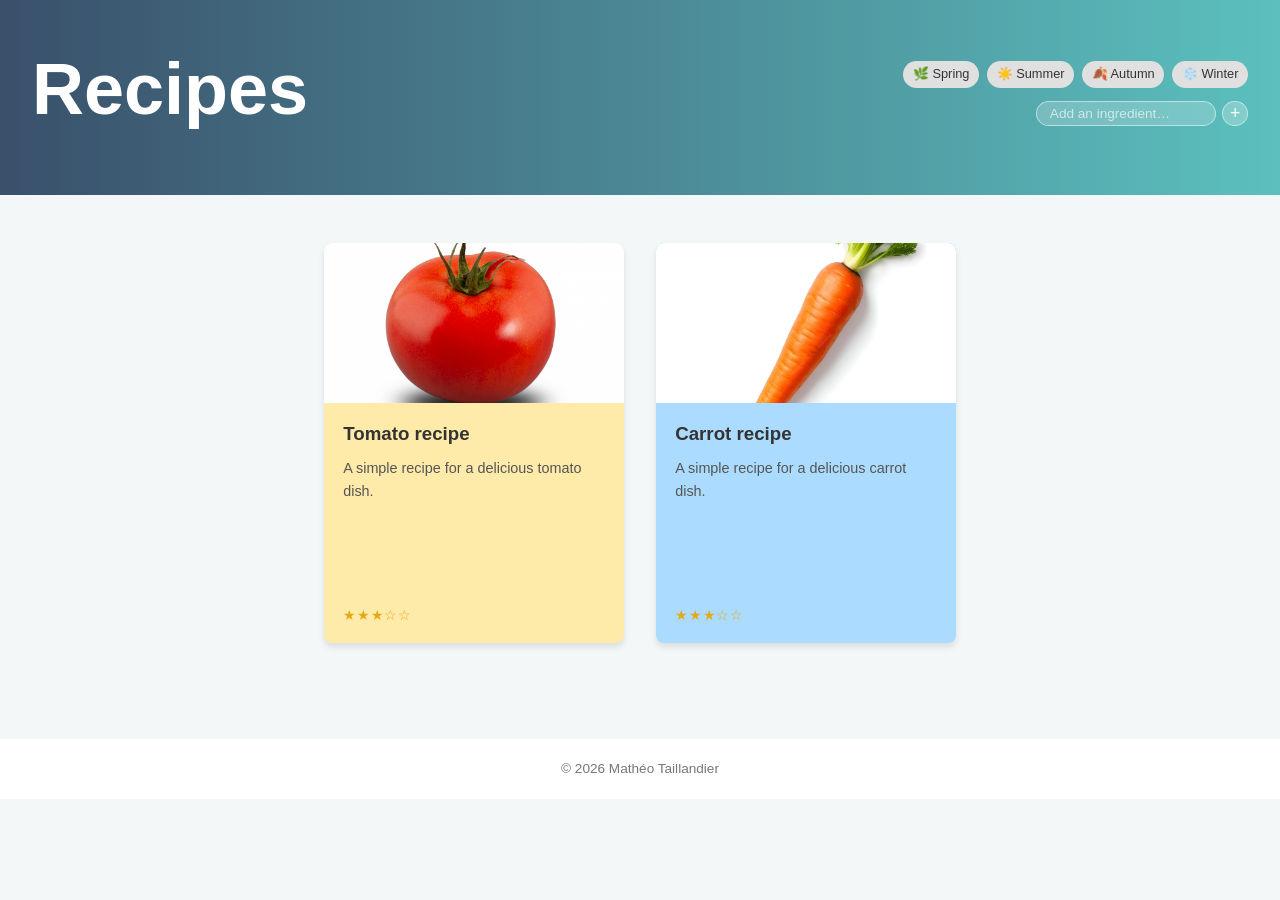
==== commit fe7989f9: ":sparkles: add ingredients search bar" ====
--- a/index.html
+++ b/index.html
@@ -8,14 +8,9 @@
 </head>
 <body>
 
-  <!-- Navbar -->
-  <nav class="navbar">
-    <div class="nav-left">Recipes</div>
-  </nav>
-
-  <!-- Hero Section -->
   <header class="hero">
     <div class="hero-content">
+      <h1>Recipes</h1>
       <div class="filters">
 
         <div class="filter-row">
@@ -27,18 +22,30 @@
           </div>
         </div>
 
+        <div class="filter-row ingredient-search-row">
+          <div class="ingredient-search-wrapper">
+            <input
+              type="text"
+              id="ingredientInput"
+              class="ingredient-input"
+              placeholder="Add an ingredient…"
+              autocomplete="off"
+            />
+            <button id="ingredientAddBtn" class="ingredient-add-btn">+</button>
+          </div>
+          <div id="ingredientTags" class="ingredient-tags"></div>
+        </div>
+
       </div>
     </div>
   </header>
 
-  <!-- Projects Section -->
   <section id="recipes" class="recipes-section">
     <div class="recipes-grid" id="recipesGrid">
       <!-- Cards injected by JS -->
     </div>
   </section>
 
-  <!-- Footer -->
   <footer>
     <p>© 2026 Mathéo Taillandier</p>
   </footer>
--- a/assets/css/style.css
+++ b/assets/css/style.css
@@ -649,4 +649,94 @@
   align-items: center;
   justify-content: center;
   margin-top: 0.1rem;
+}
+
+/* ── Ingredient search ───────────────────────────────── */
+.ingredient-search-row {
+  gap: 0.5rem;
+}
+
+.ingredient-search-wrapper {
+  display: flex;
+  align-items: center;
+  gap: 0.4rem;
+  justify-content: flex-end;
+}
+
+.ingredient-input {
+  background: rgba(255,255,255,0.2);
+  border: 1px solid rgba(255,255,255,0.5);
+  border-radius: 20px;
+  padding: 0.25rem 0.8rem;
+  font-size: 0.85rem;
+  color: white;
+  outline: none;
+  width: 180px;
+  transition: background 0.2s, border 0.2s;
+}
+
+.ingredient-input::placeholder {
+  color: rgba(255,255,255,0.65);
+}
+
+.ingredient-input:focus {
+  background: rgba(255,255,255,0.3);
+  border-color: rgba(255,255,255,0.9);
+}
+
+.ingredient-add-btn {
+  background: rgba(255,255,255,0.25);
+  border: 1px solid rgba(255,255,255,0.5);
+  border-radius: 50%;
+  width: 1.6rem;
+  height: 1.6rem;
+  font-size: 1.1rem;
+  line-height: 1;
+  color: white;
+  cursor: pointer;
+  display: flex;
+  align-items: center;
+  justify-content: center;
+  transition: background 0.2s;
+  flex-shrink: 0;
+}
+
+.ingredient-add-btn:hover {
+  background: rgba(255,255,255,0.4);
+}
+
+.ingredient-tags {
+  display: flex;
+  flex-wrap: wrap;
+  gap: 0.35rem;
+  justify-content: flex-end;
+}
+
+.ingredient-tag {
+  display: inline-flex;
+  align-items: center;
+  gap: 0.3rem;
+  background: rgba(255,255,255,0.9);
+  color: var(--primary-color);
+  font-size: 0.78rem;
+  font-weight: 600;
+  padding: 0.15rem 0.5rem 0.15rem 0.65rem;
+  border-radius: 20px;
+  white-space: nowrap;
+}
+
+.ingredient-tag-remove {
+  background: none;
+  border: none;
+  cursor: pointer;
+  font-size: 0.65rem;
+  color: var(--primary-color);
+  opacity: 0.6;
+  padding: 0;
+  line-height: 1;
+  transition: opacity 0.15s;
+}
+
+.ingredient-tag-remove:hover {
+  opacity: 1;
 }
